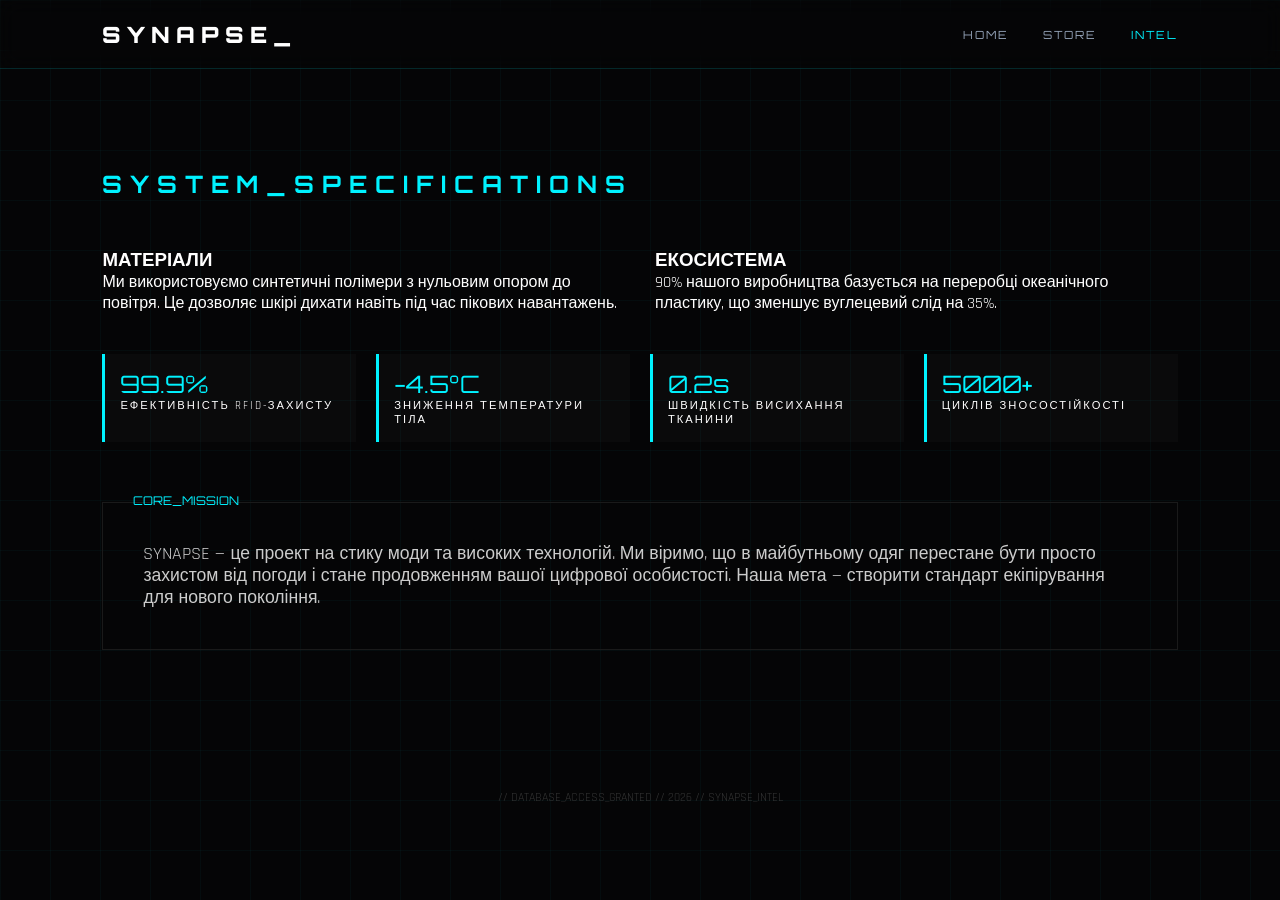
==== about.html @ 179c35d3 "Add files via upload" ====
<!DOCTYPE html>
<html lang="uk">
<head>
    <meta charset="UTF-8">
    <meta name="viewport" content="width=device-width, initial-scale=1.0">
    <title>SYNAPSE | INTEL</title>
    <link href="https://fonts.googleapis.com/css2?family=Orbitron:wght@700&family=Rajdhani:wght@400;600&display=swap" rel="stylesheet">
    <link rel="stylesheet" href="style.css">
    <style>
        /* Додаткові стилі суто для цієї сторінки */
        .stats-grid {
            display: grid;
            grid-template-columns: repeat(auto-fit, minmax(200px, 1fr));
            gap: 20px;
            margin-top: 40px;
        }
        .stat-box {
            border-left: 3px solid var(--neon);
            padding: 15px;
            background: rgba(255,255,255,0.02);
        }
        .stat-val { font-family: 'Orbitron'; font-size: 1.5rem; color: var(--neon); }
        .stat-label { font-size: 0.7rem; color: var(--gray); text-transform: uppercase; letter-spacing: 2px; }
        
        .mission-box {
            margin-top: 60px;
            border: 1px solid #1a1a1a;
            padding: 40px;
            position: relative;
        }
        .mission-box::before {
            content: "CORE_MISSION";
            position: absolute;
            top: -10px;
            left: 20px;
            background: var(--bg);
            padding: 0 10px;
            font-family: 'Orbitron';
            font-size: 12px;
            color: var(--neon);
        }
    </style>
</head>
<body>

<nav>
    <a href="index.html" class="logo">SYNAPSE_</a>
    <div class="nav-links">
        <a href="index.html">HOME</a>
        <a href="shop.html">STORE</a>
        <a href="about.html" class="active">INTEL</a>
    </div>
</nav>

<section class="section">
    <h2 class="section-title">SYSTEM_SPECIFICATIONS</h2>
    
    <div class="grid">
        <div class="info-card">
            <h3>МАТЕРІАЛИ</h3>
            <p>Ми використовуємо синтетичні полімери з нульовим опором до повітря. Це дозволяє шкірі дихати навіть під час пікових навантажень.</p>
        </div>
        <div class="info-card">
            <h3>ЕКОСИСТЕМА</h3>
            <p>90% нашого виробництва базується на переробці океанічного пластику, що зменшує вуглецевий слід на 35%.</p>
        </div>
    </div>

    <div class="stats-grid">
        <div class="stat-box">
            <div class="stat-val">99.9%</div>
            <div class="stat-label">Ефективність RFID-захисту</div>
        </div>
        <div class="stat-box">
            <div class="stat-val">-4.5°C</div>
            <div class="stat-label">Зниження температури тіла</div>
        </div>
        <div class="stat-box">
            <div class="stat-val">0.2s</div>
            <div class="stat-label">Швидкість висихання тканини</div>
        </div>
        <div class="stat-box">
            <div class="stat-val">5000+</div>
            <div class="stat-label">Циклів зносостійкості</div>
        </div>
    </div>

    

    <div class="mission-box">
        <p style="font-size: 1.1rem; color: #ccc;">
            SYNAPSE — це проект на стику моди та високих технологій. Ми віримо, що в майбутньому одяг перестане бути просто захистом від погоди і стане продовженням вашої цифрової особистості. Наша мета — створити стандарт екіпірування для нового покоління.
        </p>
    </div>
</section>

<footer style="padding: 40px; text-align: center; color: #333; font-size: 12px;">
    // DATABASE_ACCESS_GRANTED // 2026 // SYNAPSE_INTEL
</footer>

</body>
</html>
---- style.css ----
/* 1. ГЛОБАЛЬНІ НАЛАШТУВАННЯ */
:root {
    --neon: #00f2ff;
    --neon-dark: #008a91;
    --bg-black: #050506;
    --card-bg: rgba(15, 15, 18, 0.8);
    --border-color: rgba(0, 242, 255, 0.15);
    --text-gray: #94a3b8;
    --transition: 0.4s cubic-bezier(0.16, 1, 0.3, 1);
}

* {
    margin: 0;
    padding: 0;
    box-sizing: border-box;
}

body {
    background-color: var(--bg-black);
    color: #ffffff;
    font-family: 'Rajdhani', sans-serif;
    overflow-x: hidden;
    /* Текстура сітки на фоні */
    background-image: 
        linear-gradient(rgba(0, 242, 255, 0.03) 1px, transparent 1px),
        linear-gradient(90deg, rgba(0, 242, 255, 0.03) 1px, transparent 1px);
    background-size: 50px 50px;
}

/* 2. НАВІГАЦІЯ */
nav {
    display: flex;
    justify-content: space-between;
    align-items: center;
    padding: 20px 8%;
    backdrop-filter: blur(10px);
    border-bottom: 1px solid var(--border-color);
    position: sticky;
    top: 0;
    z-index: 1000;
}

.logo {
    font-family: 'Orbitron';
    font-size: 1.4rem;
    color: #fff;
    text-decoration: none;
    letter-spacing: 6px;
    font-weight: 900;
}

.logo span {
    color: var(--neon);
    text-shadow: 0 0 10px var(--neon);
}

.nav-links a {
    color: var(--text-gray);
    text-decoration: none;
    font-family: 'Orbitron';
    font-size: 0.7rem;
    margin-left: 30px;
    letter-spacing: 2px;
    transition: var(--transition);
    position: relative;
}

.nav-links a:hover, .nav-links a.active {
    color: var(--neon);
}

/* 3. HERO СЕКЦІЯ */
header {
    height: 90vh;
    display: flex;
    flex-direction: column;
    justify-content: center;
    align-items: center;
    text-align: center;
    position: relative;
}

.badge {
    border: 1px solid var(--neon);
    color: var(--neon);
    padding: 4px 12px;
    font-family: 'Orbitron';
    font-size: 10px;
    letter-spacing: 3px;
    margin-bottom: 20px;
    background: rgba(0, 242, 255, 0.05);
}

h1 {
    font-family: 'Orbitron';
    font-size: clamp(3.5rem, 10vw, 7rem);
    letter-spacing: 15px;
    margin-bottom: 10px;
    background: linear-gradient(180deg, #fff 30%, var(--neon) 100%);
    -webkit-background-clip: text;
    -webkit-text-fill-color: transparent;
    filter: drop-shadow(0 0 15px rgba(0, 242, 255, 0.2));
}

/* 4. КНОПКИ */
.btn-main {
    padding: 16px 40px;
    background: var(--neon);
    color: #000;
    font-family: 'Orbitron';
    font-weight: bold;
    text-decoration: none;
    letter-spacing: 2px;
    transition: var(--transition);
    border: none;
    cursor: pointer;
    box-shadow: 0 0 20px rgba(0, 242, 255, 0.2);
}

.btn-main:hover {
    transform: translateY(-5px) scale(1.05);
    box-shadow: 0 0 40px var(--neon);
}

/* 5. КАРТКИ (ADVANTAGES) */
.section {
    padding: 100px 8%;
}

.section-title {
    font-family: 'Orbitron';
    color: var(--neon);
    margin-bottom: 50px;
    letter-spacing: 8px;
    position: relative;
    display: inline-block;
}

.grid {
    display: grid;
    grid-template-columns: repeat(auto-fit, minmax(300px, 1fr));
    gap: 30px;
}

.card {
    background: var(--card-bg);
    border: 1px solid var(--border-color);
    padding: 40px;
    position: relative;
    transition: var(--transition);
    overflow: hidden;
}

.card::before {
    content: '';
    position: absolute;
    top: 0; left: 0; width: 100%; height: 2px;
    background: linear-gradient(90deg, transparent, var(--neon), transparent);
    transform: translateX(-100%);
    transition: 0.6s;
}

.card:hover::before {
    transform: translateX(100%);
}

.card:hover {
    background: rgba(0, 242, 255, 0.05);
    border-color: var(--neon);
    transform: translateY(-10px);
}

.card h3 {
    font-family: 'Orbitron';
    font-size: 1.2rem;
    margin-bottom: 15px;
    letter-spacing: 2px;
}

.card p {
    color: var(--text-gray);
    line-height: 1.8;
    font-size: 1rem;
}

/* 6. МОБІЛЬНА АДАПТАЦІЯ */
@media (max-width: 768px) {
    nav {
        flex-direction: column;
        gap: 15px;
    }
    .nav-links a {
        margin: 0 10px;
        font-size: 0.6rem;
    }
    h1 {
        letter-spacing: 8px;
    }
}
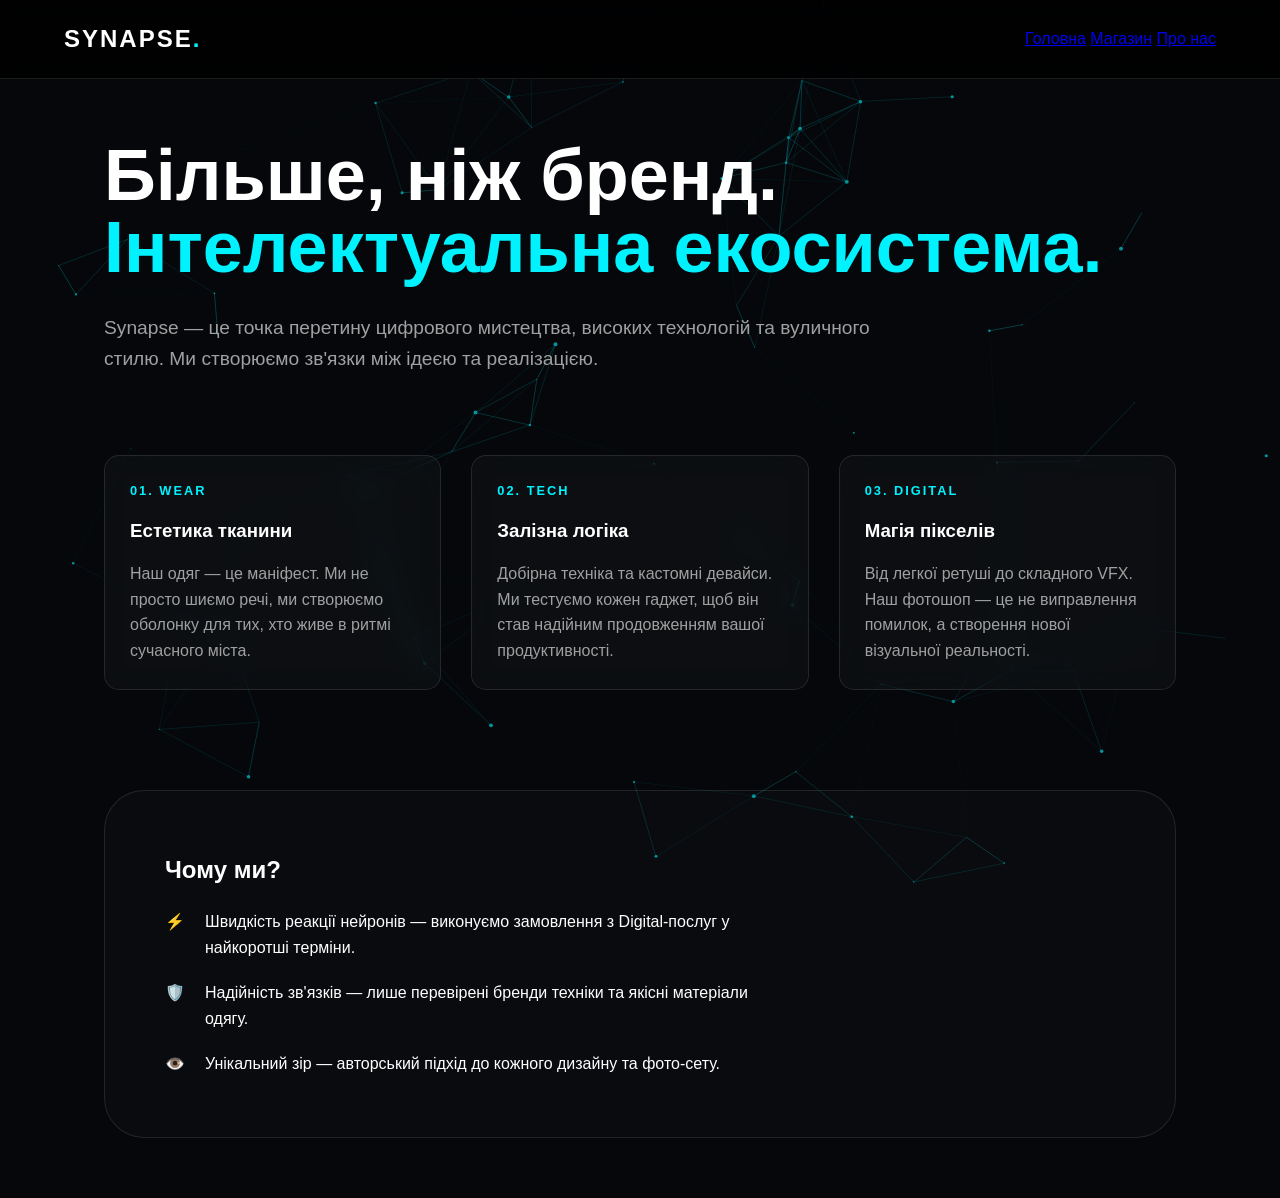
==== commit 56b64de1: "Add files via upload" ====
--- a/about.html
+++ b/about.html
@@ -3,100 +3,74 @@
 <head>
     <meta charset="UTF-8">
     <meta name="viewport" content="width=device-width, initial-scale=1.0">
-    <title>SYNAPSE | INTEL</title>
-    <link href="https://fonts.googleapis.com/css2?family=Orbitron:wght@700&family=Rajdhani:wght@400;600&display=swap" rel="stylesheet">
+    <title>Synapse // Про нас</title>
     <link rel="stylesheet" href="style.css">
-    <style>
-        /* Додаткові стилі суто для цієї сторінки */
-        .stats-grid {
-            display: grid;
-            grid-template-columns: repeat(auto-fit, minmax(200px, 1fr));
-            gap: 20px;
-            margin-top: 40px;
-        }
-        .stat-box {
-            border-left: 3px solid var(--neon);
-            padding: 15px;
-            background: rgba(255,255,255,0.02);
-        }
-        .stat-val { font-family: 'Orbitron'; font-size: 1.5rem; color: var(--neon); }
-        .stat-label { font-size: 0.7rem; color: var(--gray); text-transform: uppercase; letter-spacing: 2px; }
-        
-        .mission-box {
-            margin-top: 60px;
-            border: 1px solid #1a1a1a;
-            padding: 40px;
-            position: relative;
-        }
-        .mission-box::before {
-            content: "CORE_MISSION";
-            position: absolute;
-            top: -10px;
-            left: 20px;
-            background: var(--bg);
-            padding: 0 10px;
-            font-family: 'Orbitron';
-            font-size: 12px;
-            color: var(--neon);
-        }
-    </style>
 </head>
 <body>
+    <canvas id="neuron-canvas"></canvas>
 
-<nav>
-    <a href="index.html" class="logo">SYNAPSE_</a>
-    <div class="nav-links">
-        <a href="index.html">HOME</a>
-        <a href="shop.html">STORE</a>
-        <a href="about.html" class="active">INTEL</a>
-    </div>
-</nav>
+    <nav>
+        <a href="index.html" class="logo">SYNAPSE<span>.</span></a>
+        <div class="nav-links">
+            <a href="index.html">Головна</a>
+            <a href="shop.html">Магазин</a>
+            <a href="about.html" class="active">Про нас</a>
+        </div>
+    </nav>
 
-<section class="section">
-    <h2 class="section-title">SYSTEM_SPECIFICATIONS</h2>
-    
-    <div class="grid">
-        <div class="info-card">
-            <h3>МАТЕРІАЛИ</h3>
-            <p>Ми використовуємо синтетичні полімери з нульовим опором до повітря. Це дозволяє шкірі дихати навіть під час пікових навантажень.</p>
+    <main class="container" style="padding: 60px 5%;">
+        <section style="margin-bottom: 80px; text-align: left;">
+            <h1 style="font-size: clamp(2.5rem, 8vw, 4.5rem); line-height: 1; margin-bottom: 30px;">
+                Більше, ніж бренд.<br><span style="color: var(--accent);">Інтелектуальна екосистема.</span>
+            </h1>
+            <p style="color: var(--text-dim); font-size: 1.2rem; max-width: 800px;">
+                Synapse — це точка перетину цифрового мистецтва, високих технологій та вуличного стилю. Ми створюємо зв'язки між ідеєю та реалізацією.
+            </p>
+        </section>
+
+        <div class="grid" style="display: grid; grid-template-columns: repeat(auto-fit, minmax(300px, 1fr)); gap: 30px;">
+            
+            <div class="glass-card">
+                <div style="color: var(--accent); font-size: 0.8rem; font-weight: 800; letter-spacing: 2px; margin-bottom: 15px;">01. WEAR</div>
+                <h3>Естетика тканини</h3>
+                <p style="color: var(--text-dim); margin-top: 15px;">Наш одяг — це маніфест. Ми не просто шиємо речі, ми створюємо оболонку для тих, хто живе в ритмі сучасного міста.</p>
+            </div>
+
+            <div class="glass-card">
+                <div style="color: var(--accent); font-size: 0.8rem; font-weight: 800; letter-spacing: 2px; margin-bottom: 15px;">02. TECH</div>
+                <h3>Залізна логіка</h3>
+                <p style="color: var(--text-dim); margin-top: 15px;">Добірна техніка та кастомні девайси. Ми тестуємо кожен гаджет, щоб він став надійним продовженням вашої продуктивності.</p>
+            </div>
+
+            <div class="glass-card">
+                <div style="color: var(--accent); font-size: 0.8rem; font-weight: 800; letter-spacing: 2px; margin-bottom: 15px;">03. DIGITAL</div>
+                <h3>Магія пікселів</h3>
+                <p style="color: var(--text-dim); margin-top: 15px;">Від легкої ретуші до складного VFX. Наш фотошоп — це не виправлення помилок, а створення нової візуальної реальності.</p>
+            </div>
+
         </div>
-        <div class="info-card">
-            <h3>ЕКОСИСТЕМА</h3>
-            <p>90% нашого виробництва базується на переробці океанічного пластику, що зменшує вуглецевий слід на 35%.</p>
-        </div>
-    </div>
 
-    <div class="stats-grid">
-        <div class="stat-box">
-            <div class="stat-val">99.9%</div>
-            <div class="stat-label">Ефективність RFID-захисту</div>
-        </div>
-        <div class="stat-box">
-            <div class="stat-val">-4.5°C</div>
-            <div class="stat-label">Зниження температури тіла</div>
-        </div>
-        <div class="stat-box">
-            <div class="stat-val">0.2s</div>
-            <div class="stat-label">Швидкість висихання тканини</div>
-        </div>
-        <div class="stat-box">
-            <div class="stat-val">5000+</div>
-            <div class="stat-label">Циклів зносостійкості</div>
-        </div>
-    </div>
+        <section style="margin-top: 100px; padding: 60px; background: rgba(255,255,255,0.02); border-radius: 40px; border: 1px solid var(--border);">
+            <div style="max-width: 600px;">
+                <h2 style="margin-bottom: 20px;">Чому ми?</h2>
+                <div style="display: flex; flex-direction: column; gap: 20px;">
+                    <div style="display: flex; gap: 20px;">
+                        <span style="color: var(--accent); font-weight: 900;">⚡</span>
+                        <p>Швидкість реакції нейронів — виконуємо замовлення з Digital-послуг у найкоротші терміни.</p>
+                    </div>
+                    <div style="display: flex; gap: 20px;">
+                        <span style="color: var(--accent); font-weight: 900;">🛡️</span>
+                        <p>Надійність зв'язків — лише перевірені бренди техніки та якісні матеріали одягу.</p>
+                    </div>
+                    <div style="display: flex; gap: 20px;">
+                        <span style="color: var(--accent); font-weight: 900;">👁️</span>
+                        <p>Унікальний зір — авторський підхід до кожного дизайну та фото-сету.</p>
+                    </div>
+                </div>
+            </div>
+        </section>
+    </main>
 
-    
-
-    <div class="mission-box">
-        <p style="font-size: 1.1rem; color: #ccc;">
-            SYNAPSE — це проект на стику моди та високих технологій. Ми віримо, що в майбутньому одяг перестане бути просто захистом від погоди і стане продовженням вашої цифрової особистості. Наша мета — створити стандарт екіпірування для нового покоління.
-        </p>
-    </div>
-</section>
-
-<footer style="padding: 40px; text-align: center; color: #333; font-size: 12px;">
-    // DATABASE_ACCESS_GRANTED // 2026 // SYNAPSE_INTEL
-</footer>
-
+    <script src="neurons.js"></script>
 </body>
 </html>
--- a/style.css
+++ b/style.css
@@ -1,199 +1,174 @@
-/* 1. ГЛОБАЛЬНІ НАЛАШТУВАННЯ */
+/* --- ОСНОВНІ ЗМІННІ ТА НАЛАШТУВАННЯ --- */
 :root {
-    --neon: #00f2ff;
-    --neon-dark: #008a91;
-    --bg-black: #050506;
-    --card-bg: rgba(15, 15, 18, 0.8);
-    --border-color: rgba(0, 242, 255, 0.15);
-    --text-gray: #94a3b8;
-    --transition: 0.4s cubic-bezier(0.16, 1, 0.3, 1);
+    --accent: #00f2ff;
+    --accent-glow: rgba(0, 242, 255, 0.5);
+    --bg-dark: #05070a;
+    --text: #ffffff;
+    --text-dim: #a0a0a0;
+    --card-bg: rgba(255, 255, 255, 0.03);
+    --border: rgba(255, 255, 255, 0.1);
 }
 
 * {
     margin: 0;
     padding: 0;
     box-sizing: border-box;
+    font-family: 'Segoe UI', Roboto, Helvetica, Arial, sans-serif;
 }
 
 body {
-    background-color: var(--bg-black);
-    color: #ffffff;
-    font-family: 'Rajdhani', sans-serif;
+    background-color: var(--bg-dark);
+    color: var(--text);
+    line-height: 1.6;
     overflow-x: hidden;
-    /* Текстура сітки на фоні */
-    background-image: 
-        linear-gradient(rgba(0, 242, 255, 0.03) 1px, transparent 1px),
-        linear-gradient(90deg, rgba(0, 242, 255, 0.03) 1px, transparent 1px);
-    background-size: 50px 50px;
 }
 
-/* 2. НАВІГАЦІЯ */
+/* --- ФОНОВИЙ КАНВАС (НЕЙРОНИ) --- */
+#neuron-canvas {
+    position: fixed;
+    top: 0;
+    left: 0;
+    width: 100%;
+    height: 100%;
+    z-index: -1;
+    pointer-events: none;
+    opacity: 0.6;
+}
+
+/* --- КОНТЕЙНЕР --- */
+.container {
+    max-width: 1200px;
+    margin: 0 auto;
+    padding: 0 20px;
+}
+
+/* --- НАВІГАЦІЯ --- */
 nav {
     display: flex;
     justify-content: space-between;
     align-items: center;
-    padding: 20px 8%;
+    padding: 20px 5%;
+    background: rgba(0, 0, 0, 0.8);
     backdrop-filter: blur(10px);
-    border-bottom: 1px solid var(--border-color);
     position: sticky;
     top: 0;
     z-index: 1000;
+    border-bottom: 1px solid var(--border);
 }
 
 .logo {
-    font-family: 'Orbitron';
-    font-size: 1.4rem;
-    color: #fff;
+    font-size: 1.5rem;
+    font-weight: 900;
+    letter-spacing: 2px;
     text-decoration: none;
-    letter-spacing: 6px;
-    font-weight: 900;
+    color: white;
 }
 
 .logo span {
-    color: var(--neon);
-    text-shadow: 0 0 10px var(--neon);
+    color: var(--accent);
 }
 
-.nav-links a {
-    color: var(--text-gray);
-    text-decoration: none;
-    font-family: 'Orbitron';
-    font-size: 0.7rem;
-    margin-left: 30px;
-    letter-spacing: 2px;
-    transition: var(--transition);
-    position: relative;
+/* --- СКЛЯНІ КАРТКИ (GLASSMORPHISM) --- */
+.glass-card {
+    background: var(--card-bg);
+    border: 1px solid var(--border);
+    backdrop-filter: blur(15px);
+    border-radius: 15px;
+    padding: 25px;
+    transition: transform 0.3s ease, border-color 0.3s ease;
 }
 
-.nav-links a:hover, .nav-links a.active {
-    color: var(--neon);
+.glass-card:hover {
+    transform: translateY(-5px);
+    border-color: var(--accent);
+    box-shadow: 0 10px 30px rgba(0, 0, 0, 0.5);
 }
 
-/* 3. HERO СЕКЦІЯ */
-header {
-    height: 90vh;
+/* --- КНОПКИ --- */
+.buy-btn {
+    background: transparent;
+    border: 1px solid var(--accent);
+    color: var(--accent);
+    padding: 12px 25px;
+    border-radius: 5px;
+    font-weight: bold;
+    cursor: pointer;
+    transition: all 0.3s ease;
+    text-transform: uppercase;
+    letter-spacing: 1px;
+}
+
+.buy-btn:hover {
+    background: var(--accent);
+    color: black;
+    box-shadow: 0 0 20px var(--accent-glow);
+}
+
+/* --- ВИСУВНЕ МЕНЮ --- */
+.side-nav {
+    position: fixed;
+    top: 0;
+    right: -300px;
+    width: 300px;
+    height: 100%;
+    background: rgba(5, 7, 10, 0.95);
+    backdrop-filter: blur(20px);
+    z-index: 2000;
+    padding: 40px;
+    transition: 0.5s cubic-bezier(0.77, 0, 0.175, 1);
+    border-left: 1px solid var(--border);
+}
+
+.side-nav.active {
+    right: 0;
+}
+
+.side-links {
+    margin-top: 50px;
     display: flex;
     flex-direction: column;
-    justify-content: center;
-    align-items: center;
-    text-align: center;
-    position: relative;
+    gap: 20px;
 }
 
-.badge {
-    border: 1px solid var(--neon);
-    color: var(--neon);
-    padding: 4px 12px;
-    font-family: 'Orbitron';
-    font-size: 10px;
-    letter-spacing: 3px;
-    margin-bottom: 20px;
-    background: rgba(0, 242, 255, 0.05);
+.side-links a {
+    color: white;
+    text-decoration: none;
+    font-size: 1.2rem;
+    transition: 0.3s;
 }
 
-h1 {
-    font-family: 'Orbitron';
-    font-size: clamp(3.5rem, 10vw, 7rem);
-    letter-spacing: 15px;
-    margin-bottom: 10px;
-    background: linear-gradient(180deg, #fff 30%, var(--neon) 100%);
-    -webkit-background-clip: text;
-    -webkit-text-fill-color: transparent;
-    filter: drop-shadow(0 0 15px rgba(0, 242, 255, 0.2));
+.side-links a:hover {
+    color: var(--accent);
+    padding-left: 10px;
 }
 
-/* 4. КНОПКИ */
-.btn-main {
-    padding: 16px 40px;
-    background: var(--neon);
-    color: #000;
-    font-family: 'Orbitron';
-    font-weight: bold;
-    text-decoration: none;
-    letter-spacing: 2px;
-    transition: var(--transition);
-    border: none;
-    cursor: pointer;
-    box-shadow: 0 0 20px rgba(0, 242, 255, 0.2);
+/* --- СПИСКИ --- */
+.feature-list {
+    list-style: none;
 }
 
-.btn-main:hover {
-    transform: translateY(-5px) scale(1.05);
-    box-shadow: 0 0 40px var(--neon);
+.feature-list li {
+    margin-bottom: 10px;
+    position: relative;
+    padding-left: 20px;
 }
 
-/* 5. КАРТКИ (ADVANTAGES) */
-.section {
-    padding: 100px 8%;
+.feature-list li::before {
+    content: "●";
+    color: var(--accent);
+    position: absolute;
+    left: 0;
+    font-size: 0.8rem;
 }
 
-.section-title {
-    font-family: 'Orbitron';
-    color: var(--neon);
-    margin-bottom: 50px;
-    letter-spacing: 8px;
-    position: relative;
-    display: inline-block;
+/* --- АНІМАЦІЇ ПОЯВИ --- */
+[data-aos="fade-up"] {
+    opacity: 0;
+    transform: translateY(30px);
+    transition: all 0.8s ease-out;
 }
 
-.grid {
-    display: grid;
-    grid-template-columns: repeat(auto-fit, minmax(300px, 1fr));
-    gap: 30px;
-}
-
-.card {
-    background: var(--card-bg);
-    border: 1px solid var(--border-color);
-    padding: 40px;
-    position: relative;
-    transition: var(--transition);
-    overflow: hidden;
-}
-
-.card::before {
-    content: '';
-    position: absolute;
-    top: 0; left: 0; width: 100%; height: 2px;
-    background: linear-gradient(90deg, transparent, var(--neon), transparent);
-    transform: translateX(-100%);
-    transition: 0.6s;
-}
-
-.card:hover::before {
-    transform: translateX(100%);
-}
-
-.card:hover {
-    background: rgba(0, 242, 255, 0.05);
-    border-color: var(--neon);
-    transform: translateY(-10px);
-}
-
-.card h3 {
-    font-family: 'Orbitron';
-    font-size: 1.2rem;
-    margin-bottom: 15px;
-    letter-spacing: 2px;
-}
-
-.card p {
-    color: var(--text-gray);
-    line-height: 1.8;
-    font-size: 1rem;
-}
-
-/* 6. МОБІЛЬНА АДАПТАЦІЯ */
-@media (max-width: 768px) {
-    nav {
-        flex-direction: column;
-        gap: 15px;
-    }
-    .nav-links a {
-        margin: 0 10px;
-        font-size: 0.6rem;
-    }
-    h1 {
-        letter-spacing: 8px;
-    }
+.visible {
+    opacity: 1 !important;
+    transform: translateY(0) !important;
 }
